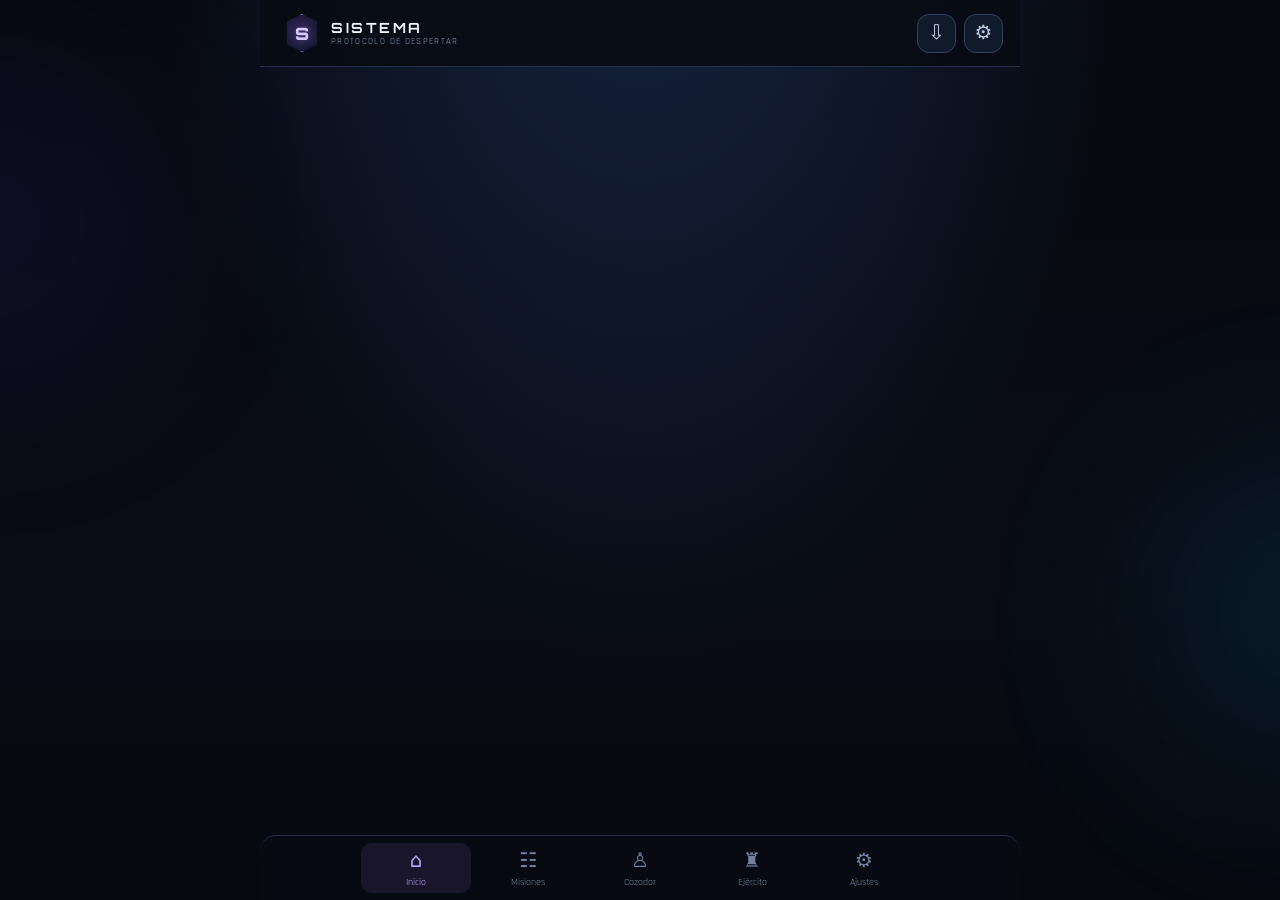
==== android/app/src/main/assets/www/index.html @ 57c0eac6 "Add files via upload" ====
<!doctype html>
<html lang="es">
<head>
<meta charset="utf-8"><meta name="viewport" content="width=device-width,initial-scale=1,viewport-fit=cover">
<meta name="theme-color" content="#070910"><meta name="description" content="SISTEMA Despertar: RPG de hábitos, entrenamiento, misiones y evolución personal.">
<link rel="manifest" href="manifest.json"><link rel="icon" href="assets/icon.svg"><link rel="apple-touch-icon" href="assets/icon-192.png">
<title>SISTEMA — Despertar</title><link rel="stylesheet" href="style.css">
</head><body>
<div class="ambient a1"></div><div class="ambient a2"></div>
<div class="app-shell">
<header class="topbar"><button class="brand" data-view="home"><span class="brand-mark">S</span><span><b>SISTEMA</b><small>PROTOCOLO DE DESPERTAR</small></span></button><div class="top-actions"><button class="icon-btn" id="installBtn" title="Instalar">⇩</button><button class="icon-btn" data-view="settings" title="Configuración">⚙</button></div></header>
<main id="main" aria-live="polite"></main>
<nav class="bottom-nav" id="nav"><button data-view="home" class="nav-item active"><i>⌂</i><small>Inicio</small></button><button data-view="missions" class="nav-item"><i>☷</i><small>Misiones</small></button><button data-view="character" class="nav-item"><i>♙</i><small>Cazador</small></button><button data-view="army" class="nav-item"><i>♜</i><small>Ejército</small></button><button data-view="settings" class="nav-item"><i>⚙</i><small>Ajustes</small></button></nav>
</div><div id="toast" class="toast" role="status"></div><div id="overlay-root"></div>
<dialog id="missionDialog"><form id="missionForm"><div class="dialog-head"><div><span class="eyebrow">NUEVA ORDEN</span><h2>Crear misión</h2></div><button type="button" class="icon-btn" id="closeDialog">×</button></div><label>Nombre<input id="mName" required maxlength="60" placeholder="Ej. Caminar 30 minutos"></label><label>Descripción<input id="mDesc" maxlength="120" placeholder="Detalles opcionales"></label><div class="form-row"><label>XP<input id="mXP" type="number" min="5" max="500" value="25"></label><label>Tipo<select id="mType"><option>Personal</option><option>Salud</option><option>Estudio</option><option>Trabajo</option><option>Disciplina</option></select></label></div><label class="check-label"><input id="mReminder" type="checkbox"> Recordatorio</label><label>Hora<input id="mTime" type="time" value="18:00"></label><label>Días de aviso<select id="mDays"><option value="all">Todos los días</option><option value="weekdays">Lunes a viernes</option><option value="weekend">Fin de semana</option></select></label><button class="primary" type="submit">Crear misión +</button></form></dialog>
<script src="app.js"></script>
</body></html>
---- android/app/src/main/assets/www/style.css ----
@import url('https://fonts.googleapis.com/css2?family=Orbitron:wght@400;500;700;900&family=Rajdhani:wght@400;500;600;700&display=swap');
:root{--bg:#070910;--panel:#0d1220;--panel2:#111a2b;--line:#26354d;--text:#edf3ff;--muted:#8a9bb8;--violet:#9c72ff;--cyan:#54d9ff;--gold:#f3c66e;--red:#ff5479;--green:#58e1b1;--shadow:0 18px 55px #0009;--glow:0 0 30px #8762ff30}*{box-sizing:border-box}html{scroll-behavior:smooth}body{margin:0;min-height:100vh;color:var(--text);font-family:'Rajdhani',system-ui,sans-serif;font-size:17px;background:radial-gradient(ellipse at 50% -20%,#182747 0,transparent 55%),linear-gradient(180deg,#070910,#090c15 60%,#070910);overflow-x:hidden}button,input,select{font:inherit;color:inherit}button{cursor:pointer}button:focus-visible,input:focus-visible,select:focus-visible{outline:2px solid var(--cyan);outline-offset:2px}.ambient{position:fixed;width:300px;height:300px;border-radius:50%;filter:blur(110px);opacity:.11;pointer-events:none;z-index:-1}.a1{background:#7147ff;top:8%;left:-160px}.a2{background:#00bfff;bottom:15%;right:-180px}.app-shell{max-width:760px;margin:auto;min-height:100dvh;padding-bottom:calc(88px + env(safe-area-inset-bottom))}.topbar{position:sticky;top:0;z-index:15;display:flex;justify-content:space-between;align-items:center;padding:13px 17px;background:#080b13d9;border-bottom:1px solid #24314a;backdrop-filter:blur(18px)}.brand{display:flex;align-items:center;gap:10px;background:none;border:0;text-align:left}.brand-mark{width:38px;height:38px;display:grid;place-items:center;border:1px solid #8468d6;border-radius:10px;clip-path:polygon(50% 0,90% 20%,90% 80%,50% 100%,10% 80%,10% 20%);background:linear-gradient(145deg,#21183e,#0d1626);font-family:Orbitron;font-weight:900;color:#d7c6ff;text-shadow:0 0 15px #a27aff}.brand b{display:block;font-family:Orbitron;font-size:14px;letter-spacing:.18em}.brand small{display:block;font-size:9px;color:#8496b6;letter-spacing:.15em}.top-actions{display:flex;gap:8px}.icon-btn{width:39px;height:39px;border:1px solid #31425f;background:#111a2a;border-radius:12px;color:#bdc9e2;font-size:20px}.icon-btn:hover{border-color:var(--violet);box-shadow:var(--glow)}.view{padding:15px 16px 20px;animation:viewIn .35s ease}@keyframes viewIn{from{opacity:0;transform:translateY(8px)}to{opacity:1;transform:none}}.eyebrow{font-family:Orbitron;font-size:9px;letter-spacing:.22em;color:#a794ff;font-weight:700}.hero{position:relative;overflow:hidden;min-height:245px;border:1px solid #54437d;border-radius:20px;padding:20px;display:flex;align-items:flex-end;background:linear-gradient(140deg,#131a2d,#080c16 68%);box-shadow:var(--shadow),inset 0 0 45px #7553d015}.hero:before{content:"";position:absolute;width:220px;height:220px;right:-25px;top:-30px;border-radius:50%;border:1px solid #9d7cff50;box-shadow:0 0 0 15px #9d7cff0c,0 0 0 35px #9d7cff09,0 0 50px #895dff25;background:radial-gradient(circle,#9265ff25 0,#3b2a7020 38%,transparent 70%);animation:portalPulse 5s ease-in-out infinite}.hero:after{content:"✦";position:absolute;right:80px;top:60px;font-size:42px;color:#c7b5ff;text-shadow:0 0 22px #a88aff;animation:float 4s ease-in-out infinite}.hero-content{position:relative;z-index:1;max-width:85%}.hero h1{font-family:Orbitron;font-size:clamp(23px,6vw,36px);line-height:1.15;letter-spacing:.05em;text-transform:uppercase;margin:8px 0}.hero p{margin:0;color:#a9bad5;font-size:15px}.hero .hero-cta{margin-top:15px;display:flex;gap:9px;flex-wrap:wrap}.hero .hero-cta button{font-size:13px}.level-row{display:flex;justify-content:space-between;align-items:center;margin:17px 2px 8px}.rank{font-family:Orbitron;font-size:11px;font-weight:700;padding:8px 12px;border:1px solid #68579e;background:#18162b;color:#cbbaff;border-radius:8px;letter-spacing:.12em}.level-tag{color:#afbdd5;font-size:13px}.level-tag b{font-family:Orbitron;font-size:22px;color:#fff;margin-left:4px}.xp-track{height:12px;background:#1b2538;border:1px solid #2e3c56;border-radius:100px;overflow:hidden}.xp-fill{height:100%;background:linear-gradient(90deg,#7250e8,#a67aff,#49d5ff);box-shadow:0 0 16px #9370ff;transition:width .7s cubic-bezier(.2,.8,.2,1);position:relative}.xp-fill:after{content:"";position:absolute;inset:0;background:linear-gradient(90deg,transparent,#fff5,transparent);animation:shine 2s linear infinite}.xp-caption{display:flex;justify-content:space-between;color:var(--muted);font-size:12px;margin-top:6px}.section-head{display:flex;justify-content:space-between;align-items:center;margin:22px 0 11px}.section-head h2{font-family:Orbitron;font-size:13px;letter-spacing:.08em;margin:0}.section-head small{font-size:12px;color:var(--muted)}.section-head .link-btn{color:#bba6ff}.grid-stats{display:grid;grid-template-columns:repeat(5,minmax(0,1fr));gap:7px}.stat-card{position:relative;border:1px solid var(--line);border-radius:12px;background:linear-gradient(145deg,#111a2b,#0b101b);padding:10px 4px;text-align:center;overflow:hidden;transition:.22s}.stat-card:hover{transform:translateY(-3px);border-color:#7560bb;box-shadow:var(--glow)}.stat-icon{font-size:19px}.stat-name{font-size:9px;color:#91a2be;letter-spacing:.04em;margin:4px 0}.stat-value{font-family:Orbitron;font-size:18px;font-weight:700}.stat-card.str{border-bottom-color:#aa5876}.stat-card.agi{border-bottom-color:#3674a5}.stat-card.vit{border-bottom-color:#39886c}.stat-card.int{border-bottom-color:#7654aa}.stat-card.per{border-bottom-color:#94723d}.quick-grid{display:grid;grid-template-columns:repeat(2,1fr);gap:9px}.quick-card{border:1px solid var(--line);border-radius:14px;background:linear-gradient(145deg,#121a2a,#0c111b);padding:13px;display:flex;gap:11px;align-items:center;transition:.2s}.quick-card:hover{transform:translateY(-2px);border-color:#7861ba}.quick-card .q-icon{font-size:24px}.quick-card b{display:block;font-size:14px}.quick-card small{display:block;color:var(--muted);font-size:11px}.panel{border:1px solid var(--line);border-radius:16px;background:linear-gradient(145deg,#111a2a,#0b111c);padding:14px;box-shadow:0 6px 24px #0002}.panel.glow{border-color:#594580;box-shadow:inset 0 0 25px #835dff10}.mission-list{display:grid;gap:10px}.mission{display:flex;align-items:flex-start;gap:11px;border:1px solid #26364d;background:linear-gradient(145deg,#101827,#0b111b);padding:12px;border-radius:15px;transition:.2s}.mission:hover{border-color:#65549d;transform:translateY(-1px)}.mission.done{border-color:#2c795c;background:linear-gradient(145deg,#10241e,#0c1718)}.mission-ico{width:42px;height:42px;flex:0 0 42px;display:grid;place-items:center;background:#1a2740;border-radius:12px;font-size:22px}.mission.done .mission-ico{background:#17392d}.mission-body{flex:1;min-width:0}.mission-title{font-weight:700;font-size:16px}.mission-desc{font-size:12px;color:#91a2be;line-height:1.3;margin-top:2px}.mission-meta{display:flex;gap:7px;flex-wrap:wrap;margin-top:7px}.pill{font-size:10px;border:1px solid #3a4760;border-radius:99px;padding:3px 8px;color:#9eb5d5;background:#172337}.pill.xp{border-color:#57437e;background:#211a36;color:#c9b7ff}.mission-actions{margin-top:9px;display:flex;gap:6px;flex-wrap:wrap}.btn{border:1px solid #33435d;background:#141e2e;border-radius:10px;padding:8px 11px;font-size:12px;font-weight:700;color:#c8d8f0;transition:.18s}.btn:hover{transform:translateY(-1px);border-color:#7e68cb}.btn.primary,.primary{border:1px solid #8971db;background:linear-gradient(120deg,#6849d7,#3c8fc7);color:#fff;box-shadow:0 5px 18px #4934a533}.btn.success{border-color:#327b5d;background:#123427;color:#a4f3d1}.btn.ghost{background:transparent}.btn.danger{border-color:#6d3a4b;background:#27141d;color:#ffadbf}.btn.gold{border-color:#927138;background:#332714;color:#f7d88f}.btn:disabled{opacity:.45;cursor:not-allowed;transform:none}.chips{display:flex;gap:7px;overflow:auto;padding:3px 0 8px;scrollbar-width:none}.chips::-webkit-scrollbar{display:none}.chip{white-space:nowrap;border:1px solid #293a51;border-radius:99px;background:#101827;color:#91a4c3;padding:7px 11px;font-size:12px}.chip.active{border-color:#7760c3;background:#211b39;color:#d3c4ff}.two-col{display:grid;grid-template-columns:1fr 1fr;gap:10px}.row{display:flex;align-items:center;justify-content:space-between;gap:10px}.muted{color:var(--muted)}.large-number{font-family:Orbitron;font-size:26px;font-weight:900}.attribute-row{display:grid;grid-template-columns:1fr auto auto;align-items:center;gap:9px;padding:12px 0;border-bottom:1px solid #253147}.attribute-row:last-child{border:0}.attr-left{display:flex;align-items:center;gap:9px}.attr-icon{width:35px;height:35px;border-radius:10px;background:#19253a;display:grid;place-items:center}.attr-desc{font-size:11px;color:var(--muted)}.points-pill{background:#292141;color:#d5c5ff;border:1px solid #5b477d;padding:6px 9px;border-radius:8px;font-size:11px}.tab-chip{border:1px solid #293a51;background:#101827;color:#a5b6d1;border-radius:99px;padding:8px 12px;font-size:12px}.tab-chip.active{border-color:#7760c3;background:#211b39;color:#d3c4ff}.inventory-item{display:flex;align-items:center;gap:11px;border:1px solid #33415a;background:#111a28;border-radius:13px;padding:11px}.item-icon{width:46px;height:46px;display:grid;place-items:center;background:#1b2639;border-radius:12px;font-size:26px;flex:0 0 46px}.rarity{font-family:Orbitron;font-size:9px;letter-spacing:.1em;color:#a9bbd8}.rarity.raro{color:#55b9ff}.rarity.epico{color:#b28aff}.rarity.legendario{color:#f0c36d}.rarity.mitico{color:#ff648c}.shadow-grid{display:grid;grid-template-columns:repeat(2,minmax(0,1fr));gap:10px}.shadow-card{border:1px solid #34344c;border-radius:15px;padding:13px;background:linear-gradient(145deg,#151827,#0b1018);display:flex;flex-direction:column;gap:7px;min-height:160px;position:relative;overflow:hidden}.shadow-card.unlocked{border-color:#6551a1;box-shadow:inset 0 0 25px #7d55ff14}.shadow-card.locked{opacity:.55;filter:grayscale(.5)}.shadow-icon{font-size:34px;filter:drop-shadow(0 0 10px #8b69ff70)}.shadow-card strong{font-size:15px}.shadow-card small{color:#98a5bd;font-size:11px;line-height:1.3}.shadow-card .rarity{margin-top:auto}.achievement-grid{display:grid;grid-template-columns:repeat(2,1fr);gap:9px}.achievement{border:1px solid #493d66;background:#151225;border-radius:12px;padding:11px}.achievement.locked{opacity:.43;filter:grayscale(.5)}.achievement .ach-icon{font-size:24px}.achievement strong{display:block;margin:5px 0;font-size:13px}.achievement small{color:var(--muted);font-size:11px}.workout-summary{border:1px solid #473b78;background:linear-gradient(130deg,#17152c,#101522);margin-bottom:12px}.workout-ex{margin-bottom:9px}.exercise{display:flex;justify-content:space-between;gap:10px;align-items:center}.exercise small{color:var(--muted);display:block}.ex-progress{height:5px;border-radius:99px;background:#20283a;margin-top:8px;overflow:hidden}.ex-progress span{display:block;height:100%;background:linear-gradient(90deg,#8062f2,#49d5ff)}.setting-row{display:flex;align-items:center;justify-content:space-between;gap:10px;margin:11px 0;font-size:14px}.setting-row select{max-width:150px;background:#111622;color:#e9e9f2;border:1px solid #373b4c;border-radius:9px;padding:8px}.setting-row input[type=checkbox]{accent-color:#8b65ff;width:18px;height:18px}.setting-row input[type=range]{max-width:140px;accent-color:#8b65ff}.check-label{display:flex;align-items:center;gap:8px}.check-label input{width:18px;height:18px;accent-color:#8b65ff}.settings-grid{display:grid;gap:10px}.history-list{display:grid;gap:7px}.history-entry{border-bottom:1px solid #263144;padding:9px 0;font-size:12px;color:#b4c2db}.empty{text-align:center;padding:27px 12px;color:#8494b1}.empty .big{font-size:36px;margin-bottom:8px}.notice{border:1px solid #66502c;background:#211a12;color:#e5c887;border-radius:12px;padding:12px;font-size:12px}.toast{position:fixed;bottom:calc(95px + env(safe-area-inset-bottom));left:50%;transform:translate(-50%,15px);opacity:0;pointer-events:none;background:#172237;border:1px solid #586d91;color:white;padding:10px 15px;border-radius:12px;box-shadow:var(--shadow);z-index:40;transition:.25s;max-width:90%;text-align:center}.toast.show{opacity:1;transform:translate(-50%,0)}.bottom-nav{position:fixed;bottom:0;left:0;right:0;z-index:20;display:flex;justify-content:center;gap:2px;padding:7px 5px calc(7px + env(safe-area-inset-bottom));background:#080b13ed;border-top:1px solid #263149;backdrop-filter:blur(16px)}.nav-item{border:0;background:transparent;display:flex;flex:1;max-width:110px;flex-direction:column;align-items:center;gap:2px;color:#73829e;padding:5px 3px;border-radius:10px}.nav-item i{font-style:normal;font-size:20px}.nav-item small{font-size:10px}.nav-item.active{color:#bba6ff;background:#19152b}.link-btn{background:none;border:0;color:#a895ff;font-size:12px}.dialog-head{display:flex;justify-content:space-between;align-items:center}.dialog-head h2{font-family:Orbitron;font-size:18px;margin:4px 0}.form-row{display:grid;grid-template-columns:1fr 1fr;gap:10px}dialog{border:1px solid #3a4b68;border-radius:19px;background:#0f1726;color:var(--text);width:min(94%,480px);box-shadow:var(--shadow)}dialog::backdrop{background:#000a;backdrop-filter:blur(5px)}dialog form{display:grid;gap:12px;padding:9px}dialog label{display:grid;gap:6px;color:#b5c3dd;font-size:13px}input,select{width:100%;background:#080f1b;border:1px solid #34445c;border-radius:10px;color:white;padding:10px;outline:none}input:focus,select:focus{border-color:#8a72ff}.mission-filter{display:flex;justify-content:space-between;align-items:center;gap:10px}.recurrent-card{display:flex;align-items:center;gap:10px;padding:11px;border:1px solid #2a3b53;background:#101827;border-radius:13px}.recurrent-card .rc-icon{font-size:24px}.recurrent-card .rc-body{flex:1}.recurrent-card small{display:block;color:var(--muted);font-size:11px}.recurrent-card .count{font-family:Orbitron;color:#a994ff;font-size:12px}.overlay{position:fixed;inset:0;z-index:60;background:radial-gradient(circle at center,#1b1538 0,#080910 65%);display:flex;align-items:center;justify-content:center;padding:20px;animation:fadeIn .45s ease}.overlay.awakening:before{content:"";position:absolute;width:min(76vw,390px);aspect-ratio:1;border-radius:50%;border:1px solid #a987ff;box-shadow:0 0 0 12px #986dff15,0 0 0 34px #986dff10,0 0 70px #a879ff35;animation:circle 4s linear infinite}.awaken-card{position:relative;text-align:center;max-width:390px;width:100%;animation:reveal .8s cubic-bezier(.15,.8,.2,1)}.awaken-label{font-family:Orbitron;font-size:10px;letter-spacing:.25em;color:#bfaeff}.awaken-figure{width:170px;height:170px;border:1px solid #7458b2;border-radius:50%;margin:20px auto;background:radial-gradient(circle,#3b2d64 0,#17132a 65%,#090a12);display:grid;place-items:center;font-size:82px;box-shadow:0 0 50px #9b73ff40;animation:float 3s ease-in-out infinite}.awaken-card h2{font-family:Orbitron;font-size:clamp(20px,6vw,28px);letter-spacing:.05em;margin:9px 0}.awaken-card p{color:#abb9d2;font-size:14px}.awaken-rarity{color:#d2baff;font-family:Orbitron;font-size:11px;letter-spacing:.18em;margin:12px 0}.awaken-card .primary{margin-top:14px;width:100%}.level-overlay{position:fixed;inset:0;z-index:55;background:#070910ee;display:grid;place-content:center;text-align:center;animation:fadeIn .2s}.level-burst{font-size:70px;color:#c9b3ff;text-shadow:0 0 45px #a17aff;animation:spinPop 1s}.level-title{font-family:Orbitron;letter-spacing:.2em;color:#c3b1ff;font-size:13px}.level-number{font-family:Orbitron;font-size:72px;font-weight:900;text-shadow:0 0 40px #956aff;animation:reveal .7s}.level-sub{color:#9fb0cc}.level-overlay button{margin-top:18px}.install-banner{display:none;margin-top:12px}.install-banner.show{display:block}.bar-chart{display:flex;align-items:end;gap:5px;height:90px;padding:8px 0}.bar-chart .bar{flex:1;background:linear-gradient(180deg,#9e79ff,#416da9);border-radius:4px 4px 0 0;min-height:4px;position:relative}.bar-chart .bar small{position:absolute;bottom:-17px;left:50%;transform:translateX(-50%);font-size:9px;color:#8293b1}.bar-chart .bar b{position:absolute;top:-14px;left:50%;transform:translateX(-50%);font-size:9px;color:#b8c7e0}.mini-stat{border:1px solid var(--line);border-radius:12px;padding:11px;background:#101827}.mini-stat small{display:block;color:var(--muted);font-size:11px}.mini-stat b{font-family:Orbitron;font-size:19px}.modal-actions{display:flex;gap:8px;flex-wrap:wrap}.text-center{text-align:center}.full{width:100%}
@keyframes portalPulse{0%,100%{transform:scale(.95);opacity:.65}50%{transform:scale(1.06);opacity:1}}@keyframes float{0%,100%{transform:translateY(0)}50%{transform:translateY(-9px)}}@keyframes shine{0%{transform:translateX(-100%)}100%{transform:translateX(100%)}}@keyframes circle{to{transform:rotate(360deg)}}@keyframes reveal{0%{opacity:0;transform:scale(.6) translateY(20px);filter:blur(8px)}100%{opacity:1;transform:none;filter:none}}@keyframes spinPop{0%{transform:rotate(-90deg) scale(.1);opacity:0}100%{transform:rotate(0) scale(1);opacity:1}}@keyframes fadeIn{from{opacity:0}to{opacity:1}}
@media(min-width:600px){.view{padding:22px}.hero{min-height:290px}.hero h1{font-size:36px}.mission{padding:15px}.stat-card{padding:13px 5px}.bottom-nav{max-width:760px;margin:auto;border-radius:16px 16px 0 0}.shadow-card{min-height:185px}}
@media(max-width:380px){.grid-stats{gap:4px}.stat-card{padding:8px 2px}.stat-name{font-size:8px}.stat-value{font-size:15px}.nav-item small{font-size:9px}.hero{min-height:215px}.hero-content{max-width:100%}}
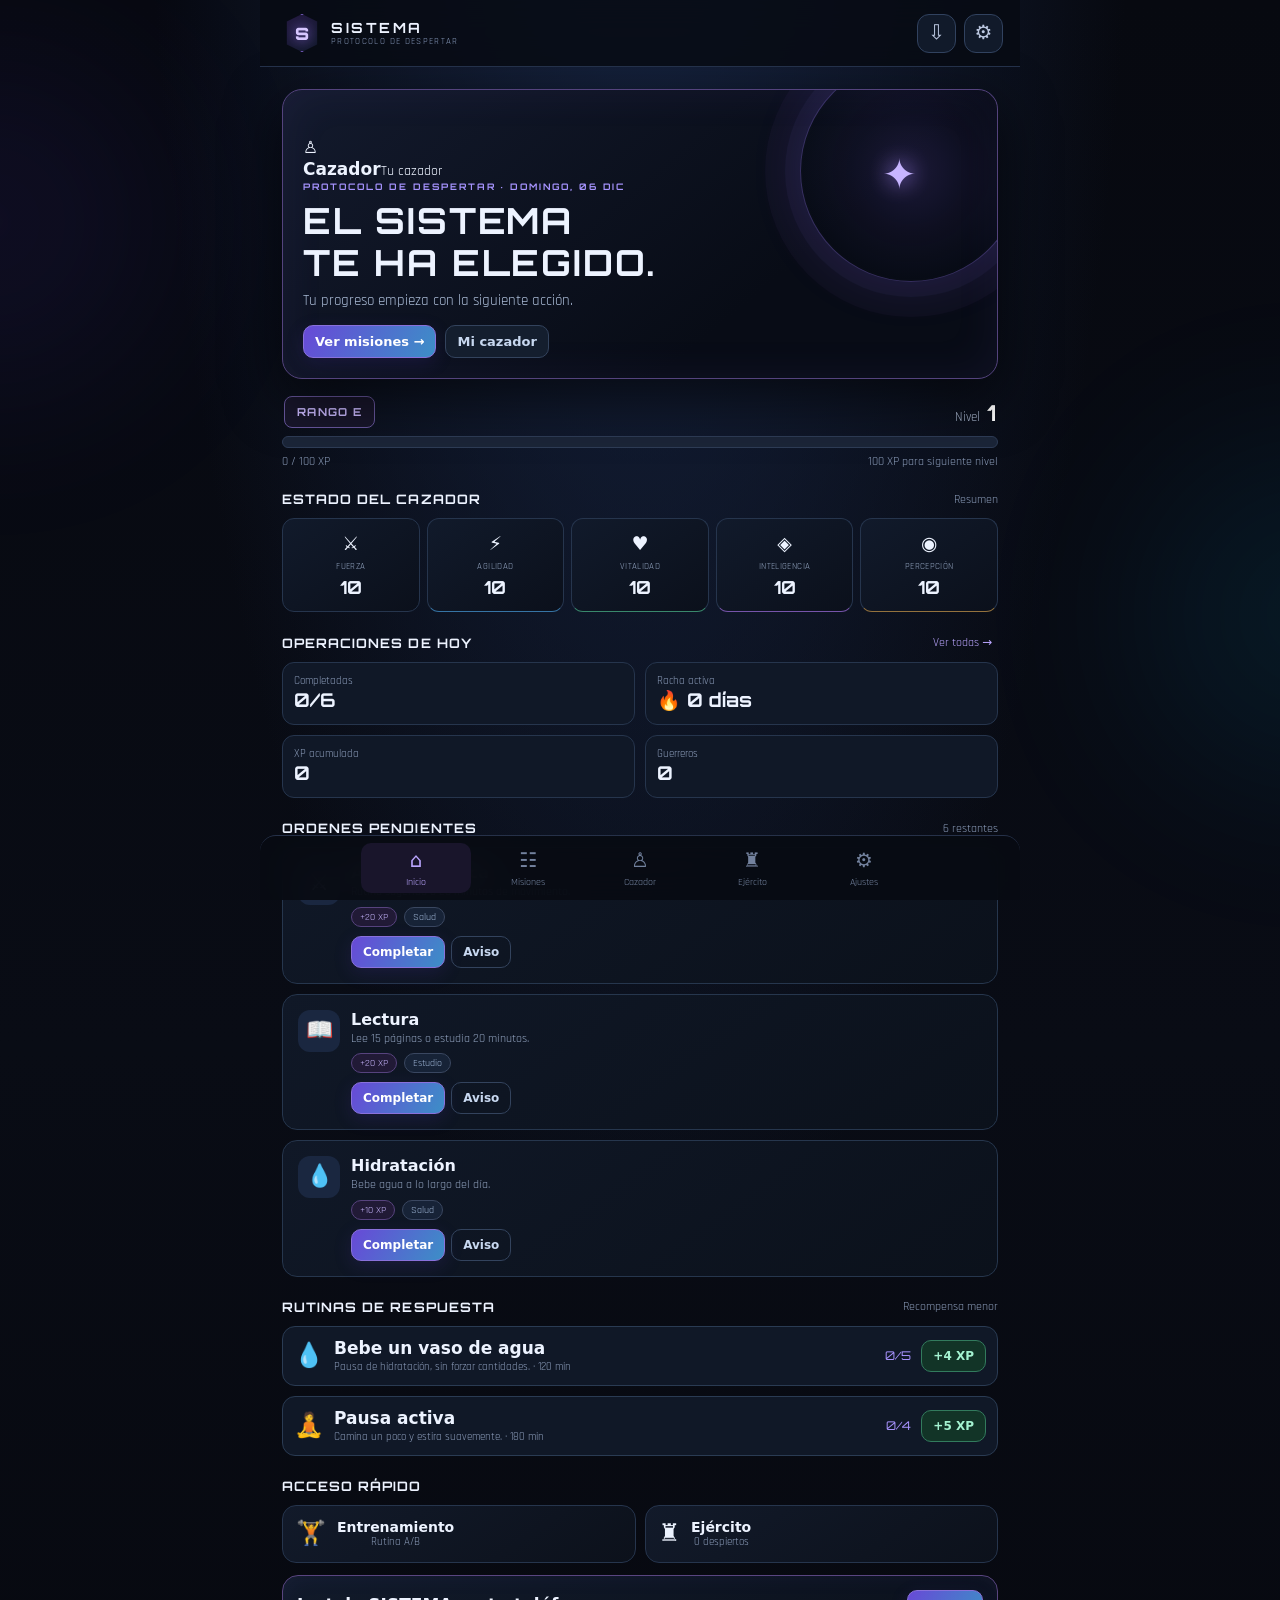
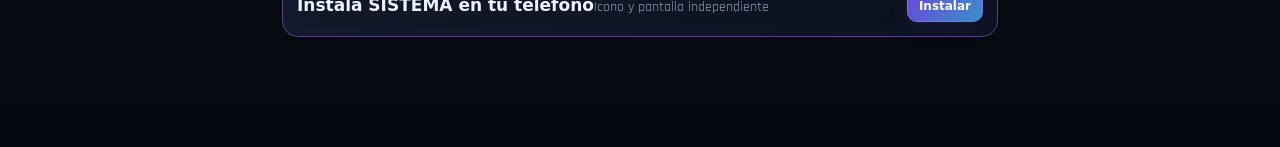
==== commit 0787ba44: "Add character collection and unlock lore" ====
--- a/android/app/src/main/assets/www/index.html
+++ b/android/app/src/main/assets/www/index.html
@@ -3,7 +3,7 @@
 <head>
 <meta charset="utf-8"><meta name="viewport" content="width=device-width,initial-scale=1,viewport-fit=cover">
 <meta name="theme-color" content="#070910"><meta name="description" content="SISTEMA Despertar: RPG de hábitos, entrenamiento, misiones y evolución personal.">
-<link rel="manifest" href="manifest.json"><link rel="icon" href="assets/icon.svg"><link rel="apple-touch-icon" href="assets/icon-192.png">
+<link rel="manifest" href="manifest.json"><link rel="icon" href="assets/icon-sistema.png"><link rel="apple-touch-icon" href="assets/icon-sistema.png">
 <title>SISTEMA — Despertar</title><link rel="stylesheet" href="style.css">
 </head><body>
 <div class="ambient a1"></div><div class="ambient a2"></div>
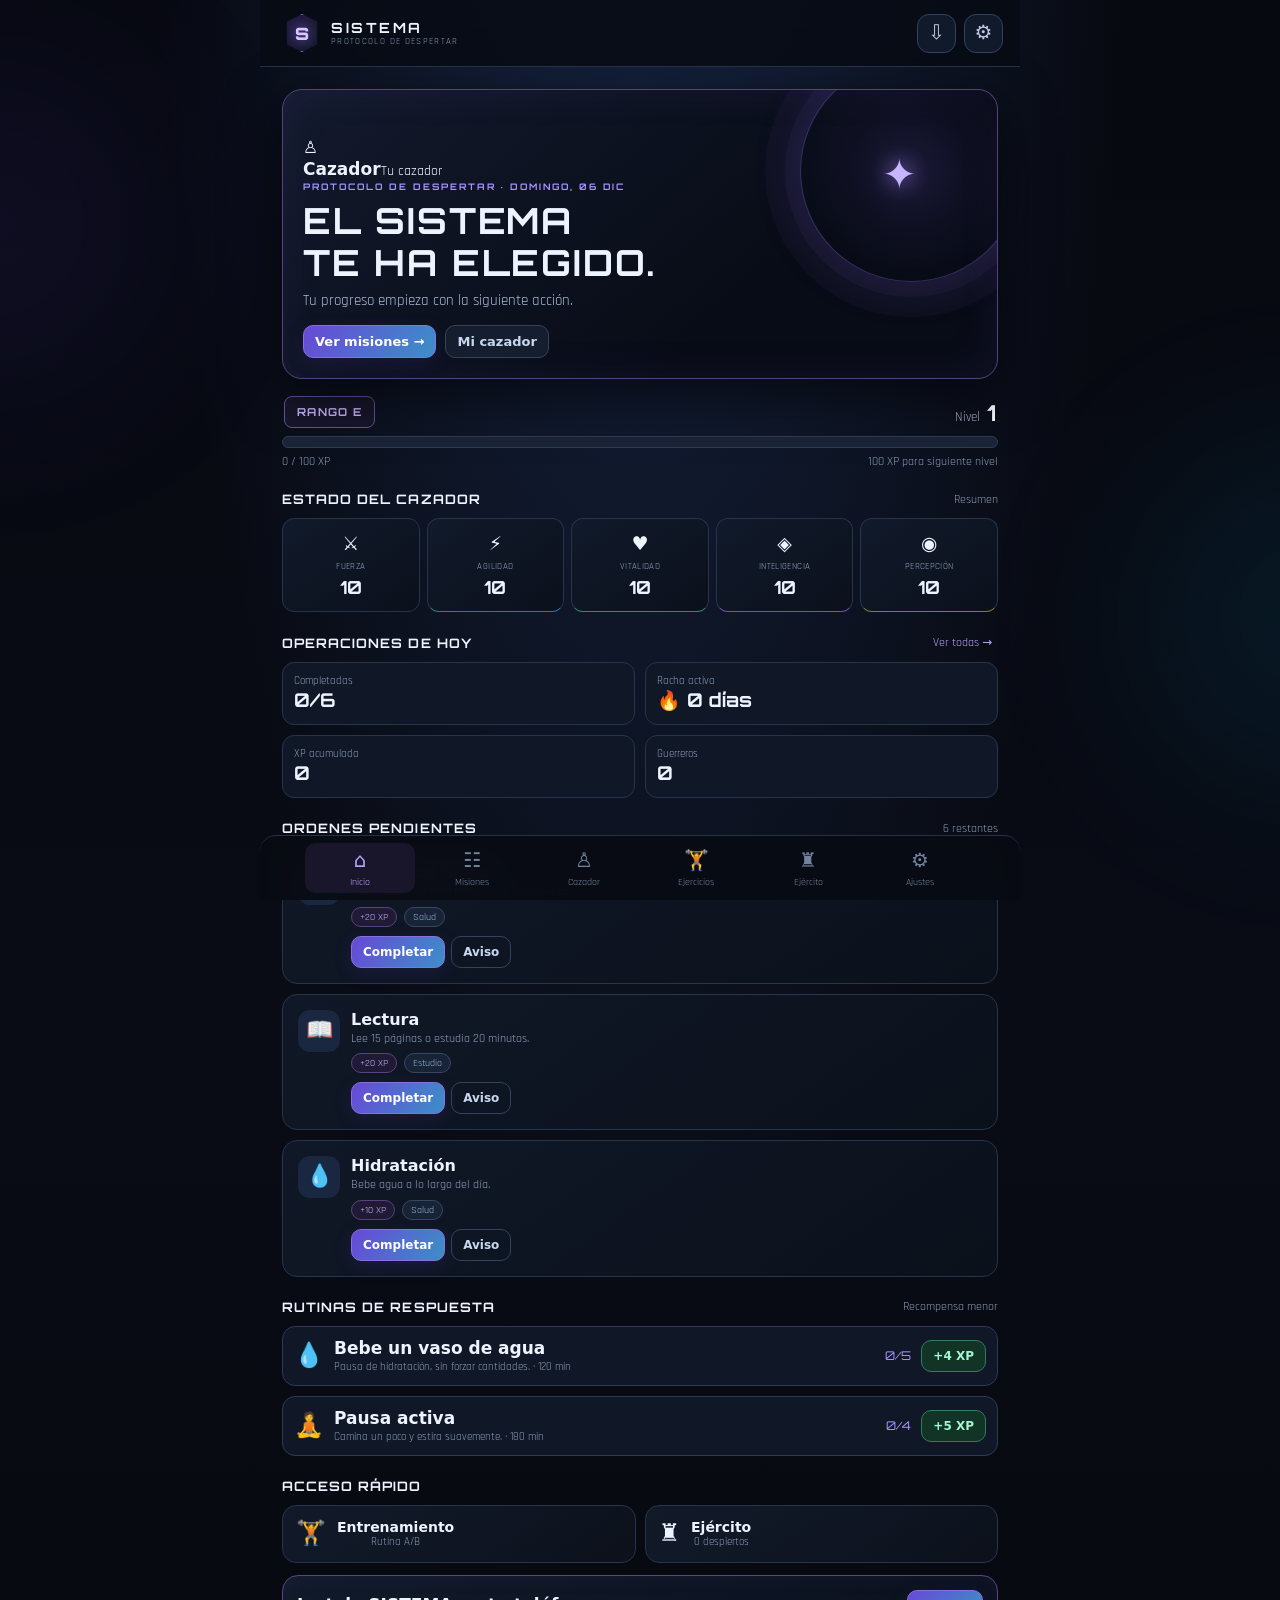
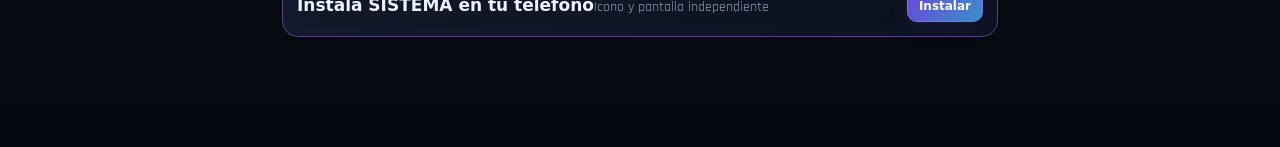
==== commit f3b0d774: "Mirror daily exercises navigation tab" ====
--- a/android/app/src/main/assets/www/index.html
+++ b/android/app/src/main/assets/www/index.html
@@ -10,7 +10,7 @@
 <div class="app-shell">
 <header class="topbar"><button class="brand" data-view="home"><span class="brand-mark">S</span><span><b>SISTEMA</b><small>PROTOCOLO DE DESPERTAR</small></span></button><div class="top-actions"><button class="icon-btn" id="installBtn" title="Instalar">⇩</button><button class="icon-btn" data-view="settings" title="Configuración">⚙</button></div></header>
 <main id="main" aria-live="polite"></main>
-<nav class="bottom-nav" id="nav"><button data-view="home" class="nav-item active"><i>⌂</i><small>Inicio</small></button><button data-view="missions" class="nav-item"><i>☷</i><small>Misiones</small></button><button data-view="character" class="nav-item"><i>♙</i><small>Cazador</small></button><button data-view="army" class="nav-item"><i>♜</i><small>Ejército</small></button><button data-view="settings" class="nav-item"><i>⚙</i><small>Ajustes</small></button></nav>
+<nav class="bottom-nav" id="nav"><button data-view="home" class="nav-item active"><i>⌂</i><small>Inicio</small></button><button data-view="missions" class="nav-item"><i>☷</i><small>Misiones</small></button><button data-view="character" class="nav-item"><i>♙</i><small>Cazador</small></button><button data-view="workout" class="nav-item"><i>🏋</i><small>Ejercicios</small></button><button data-view="army" class="nav-item"><i>♜</i><small>Ejército</small></button><button data-view="settings" class="nav-item"><i>⚙</i><small>Ajustes</small></button></nav>
 </div><div id="toast" class="toast" role="status"></div><div id="overlay-root"></div>
 <dialog id="missionDialog"><form id="missionForm"><div class="dialog-head"><div><span class="eyebrow">NUEVA ORDEN</span><h2>Crear misión</h2></div><button type="button" class="icon-btn" id="closeDialog">×</button></div><label>Nombre<input id="mName" required maxlength="60" placeholder="Ej. Caminar 30 minutos"></label><label>Descripción<input id="mDesc" maxlength="120" placeholder="Detalles opcionales"></label><div class="form-row"><label>XP<input id="mXP" type="number" min="5" max="500" value="25"></label><label>Tipo<select id="mType"><option>Personal</option><option>Salud</option><option>Estudio</option><option>Trabajo</option><option>Disciplina</option></select></label></div><label class="check-label"><input id="mReminder" type="checkbox"> Recordatorio</label><label>Hora<input id="mTime" type="time" value="18:00"></label><label>Días de aviso<select id="mDays"><option value="all">Todos los días</option><option value="weekdays">Lunes a viernes</option><option value="weekend">Fin de semana</option></select></label><button class="primary" type="submit">Crear misión +</button></form></dialog>
 <script src="app.js"></script>
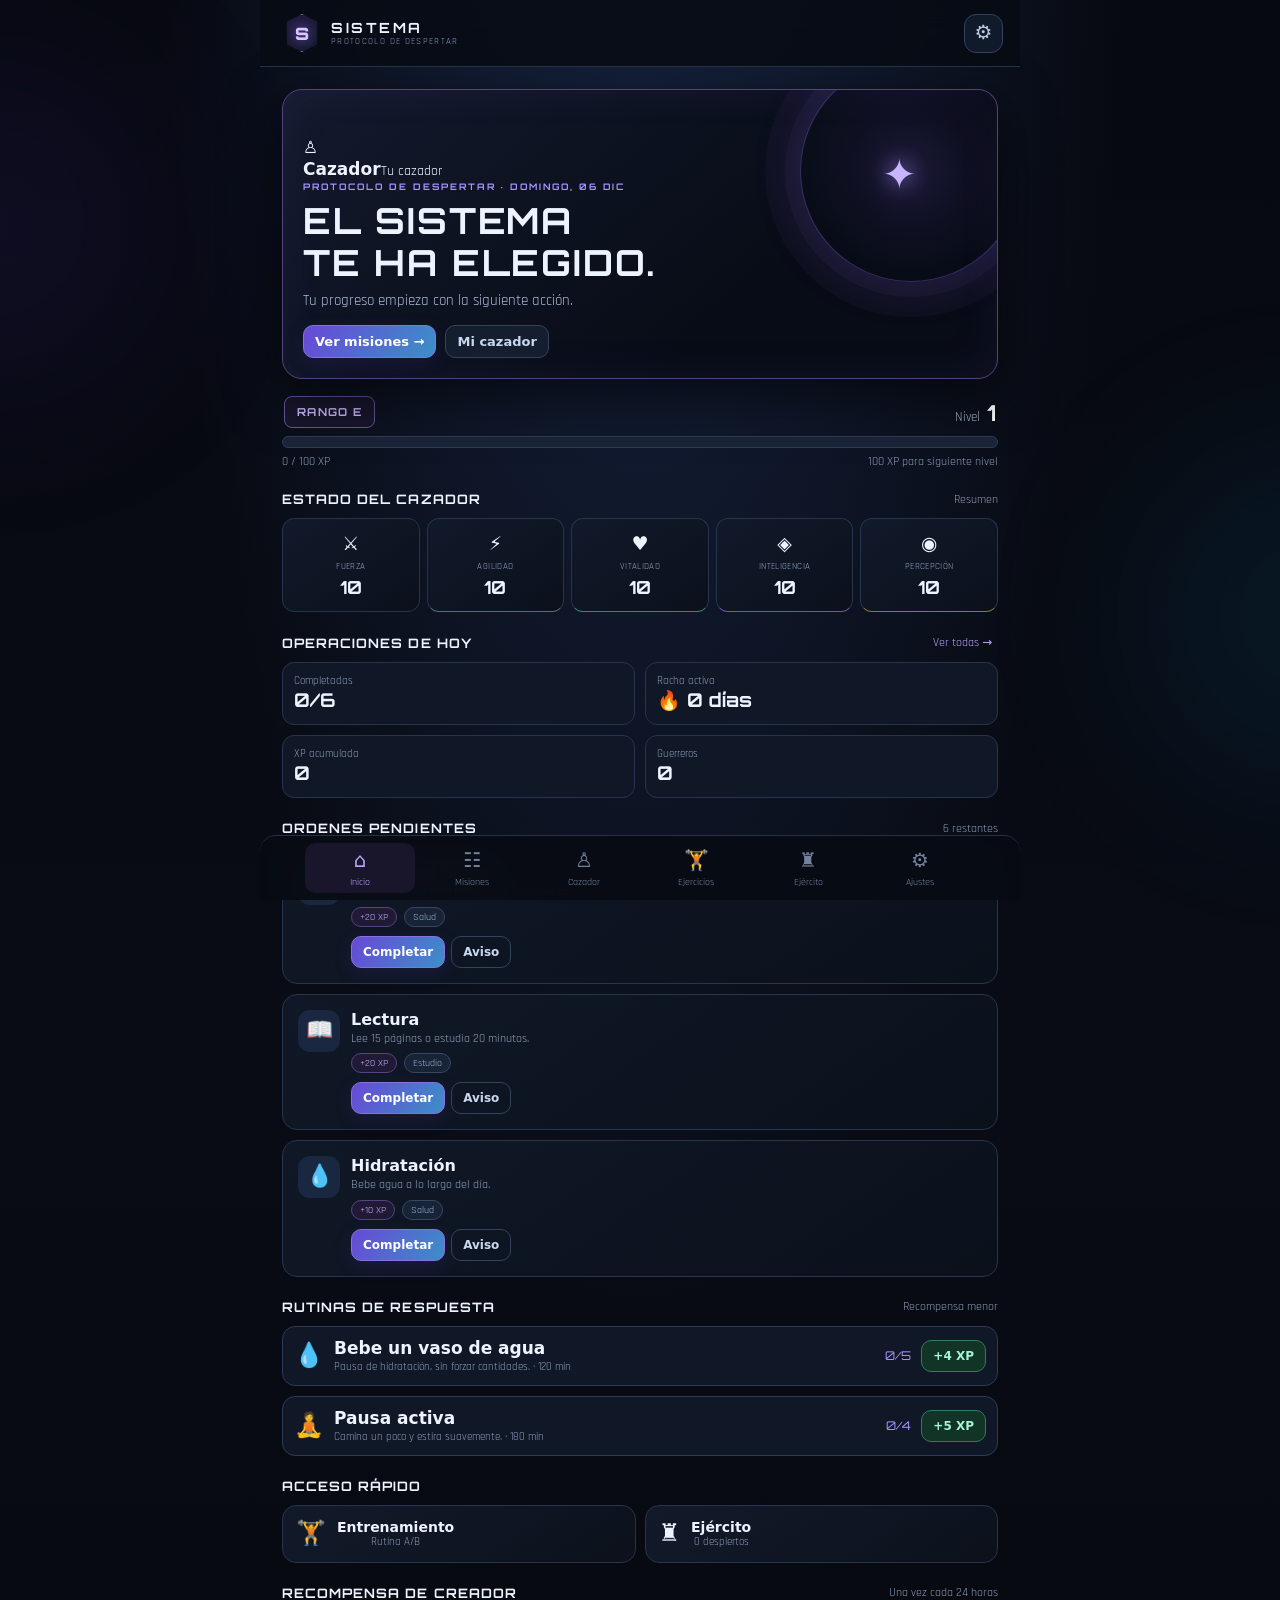
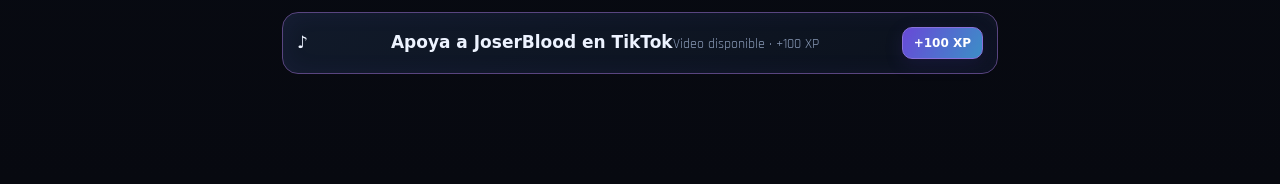
==== commit 79d76a39: "Replace install banner with daily TikTok XP reward" ====
--- a/android/app/src/main/assets/www/index.html
+++ b/android/app/src/main/assets/www/index.html
@@ -8,7 +8,7 @@
 </head><body>
 <div class="ambient a1"></div><div class="ambient a2"></div>
 <div class="app-shell">
-<header class="topbar"><button class="brand" data-view="home"><span class="brand-mark">S</span><span><b>SISTEMA</b><small>PROTOCOLO DE DESPERTAR</small></span></button><div class="top-actions"><button class="icon-btn" id="installBtn" title="Instalar">⇩</button><button class="icon-btn" data-view="settings" title="Configuración">⚙</button></div></header>
+<header class="topbar"><button class="brand" data-view="home"><span class="brand-mark">S</span><span><b>SISTEMA</b><small>PROTOCOLO DE DESPERTAR</small></span></button><div class="top-actions"><button class="icon-btn" data-view="settings" title="Configuración">⚙</button></div></header>
 <main id="main" aria-live="polite"></main>
 <nav class="bottom-nav" id="nav"><button data-view="home" class="nav-item active"><i>⌂</i><small>Inicio</small></button><button data-view="missions" class="nav-item"><i>☷</i><small>Misiones</small></button><button data-view="character" class="nav-item"><i>♙</i><small>Cazador</small></button><button data-view="workout" class="nav-item"><i>🏋</i><small>Ejercicios</small></button><button data-view="army" class="nav-item"><i>♜</i><small>Ejército</small></button><button data-view="settings" class="nav-item"><i>⚙</i><small>Ajustes</small></button></nav>
 </div><div id="toast" class="toast" role="status"></div><div id="overlay-root"></div>
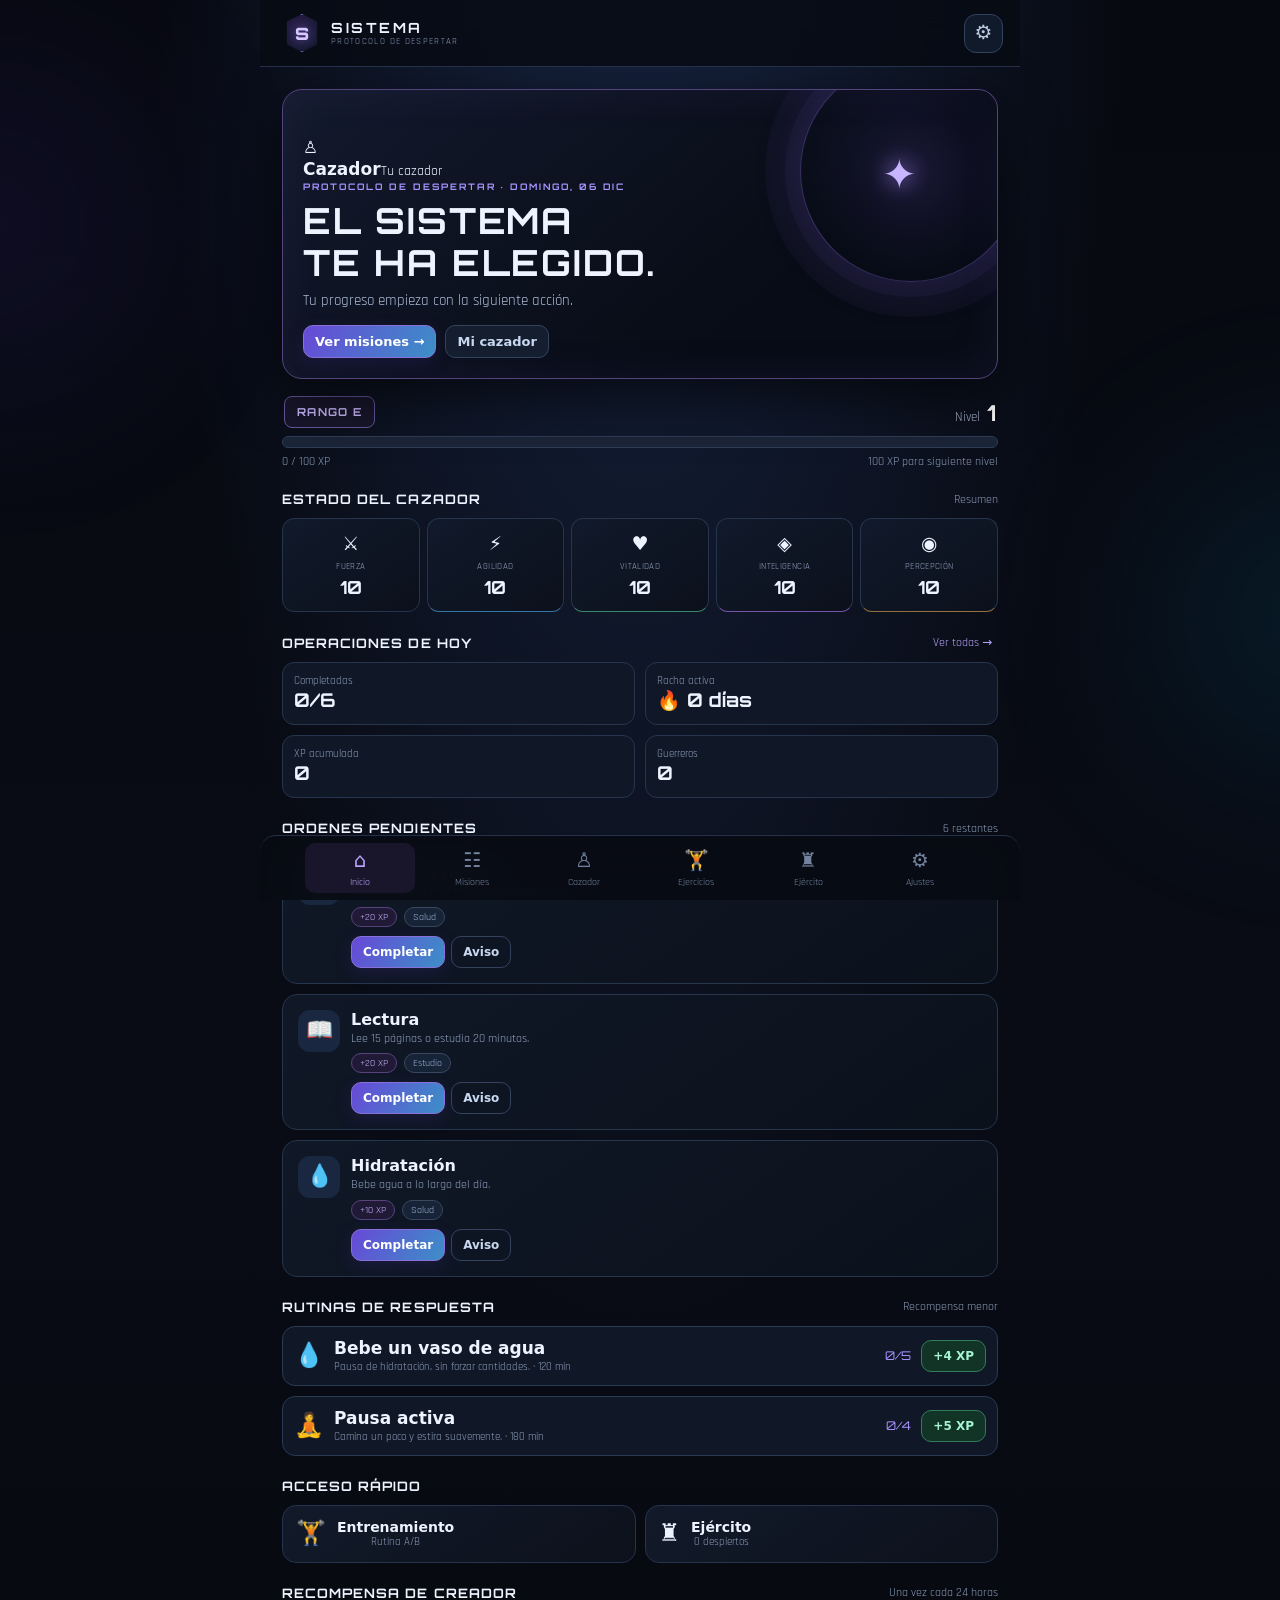
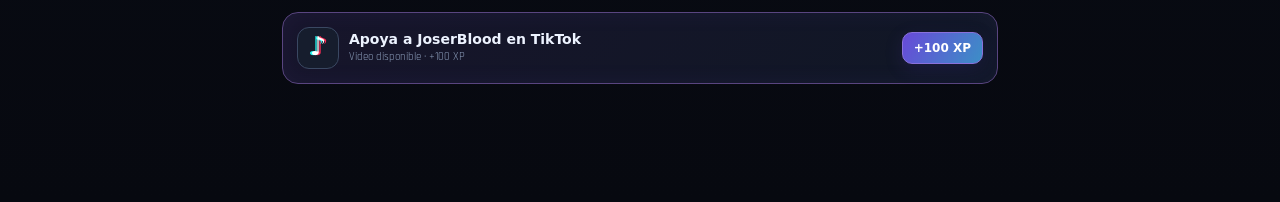
==== commit 3570b924: "Sincronizar nuevo icono en Android WebView" ====
--- a/android/app/src/main/assets/www/index.html
+++ b/android/app/src/main/assets/www/index.html
@@ -3,7 +3,7 @@
 <head>
 <meta charset="utf-8"><meta name="viewport" content="width=device-width,initial-scale=1,viewport-fit=cover">
 <meta name="theme-color" content="#070910"><meta name="description" content="SISTEMA Despertar: RPG de hábitos, entrenamiento, misiones y evolución personal.">
-<link rel="manifest" href="manifest.json"><link rel="icon" href="assets/icon-sistema.png"><link rel="apple-touch-icon" href="assets/icon-sistema.png">
+<link rel="manifest" href="manifest.json"><link rel="icon" type="image/png" href="assets/icon-sistema.png"><link rel="apple-touch-icon" href="assets/icon-sistema.png">
 <title>SISTEMA — Despertar</title><link rel="stylesheet" href="style.css">
 </head><body>
 <div class="ambient a1"></div><div class="ambient a2"></div>
--- a/android/app/src/main/assets/www/style.css
+++ b/android/app/src/main/assets/www/style.css
@@ -3,3 +3,8 @@
 @keyframes portalPulse{0%,100%{transform:scale(.95);opacity:.65}50%{transform:scale(1.06);opacity:1}}@keyframes float{0%,100%{transform:translateY(0)}50%{transform:translateY(-9px)}}@keyframes shine{0%{transform:translateX(-100%)}100%{transform:translateX(100%)}}@keyframes circle{to{transform:rotate(360deg)}}@keyframes reveal{0%{opacity:0;transform:scale(.6) translateY(20px);filter:blur(8px)}100%{opacity:1;transform:none;filter:none}}@keyframes spinPop{0%{transform:rotate(-90deg) scale(.1);opacity:0}100%{transform:rotate(0) scale(1);opacity:1}}@keyframes fadeIn{from{opacity:0}to{opacity:1}}
 @media(min-width:600px){.view{padding:22px}.hero{min-height:290px}.hero h1{font-size:36px}.mission{padding:15px}.stat-card{padding:13px 5px}.bottom-nav{max-width:760px;margin:auto;border-radius:16px 16px 0 0}.shadow-card{min-height:185px}}
 @media(max-width:380px){.grid-stats{gap:4px}.stat-card{padding:8px 2px}.stat-name{font-size:8px}.stat-value{font-size:15px}.nav-item small{font-size:9px}.hero{min-height:215px}.hero-content{max-width:100%}}
+
+/* TikTok daily XP reward */
+.creator-reward{margin-bottom:8px;border-color:#55417e;background:linear-gradient(135deg,#17152b,#101725)}
+.creator-icon{width:42px;height:42px;display:grid;place-items:center;flex:0 0 42px;border-radius:12px;background:#161d2d;border:1px solid #3a4862;color:#fff;font-size:26px;text-shadow:-2px 0 #25f4ee,2px 0 #fe2c55}
+.creator-copy{flex:1;min-width:0}.creator-copy b{display:block;font-size:14px}.creator-copy small{display:block;font-size:11px;line-height:1.3;margin-top:3px}
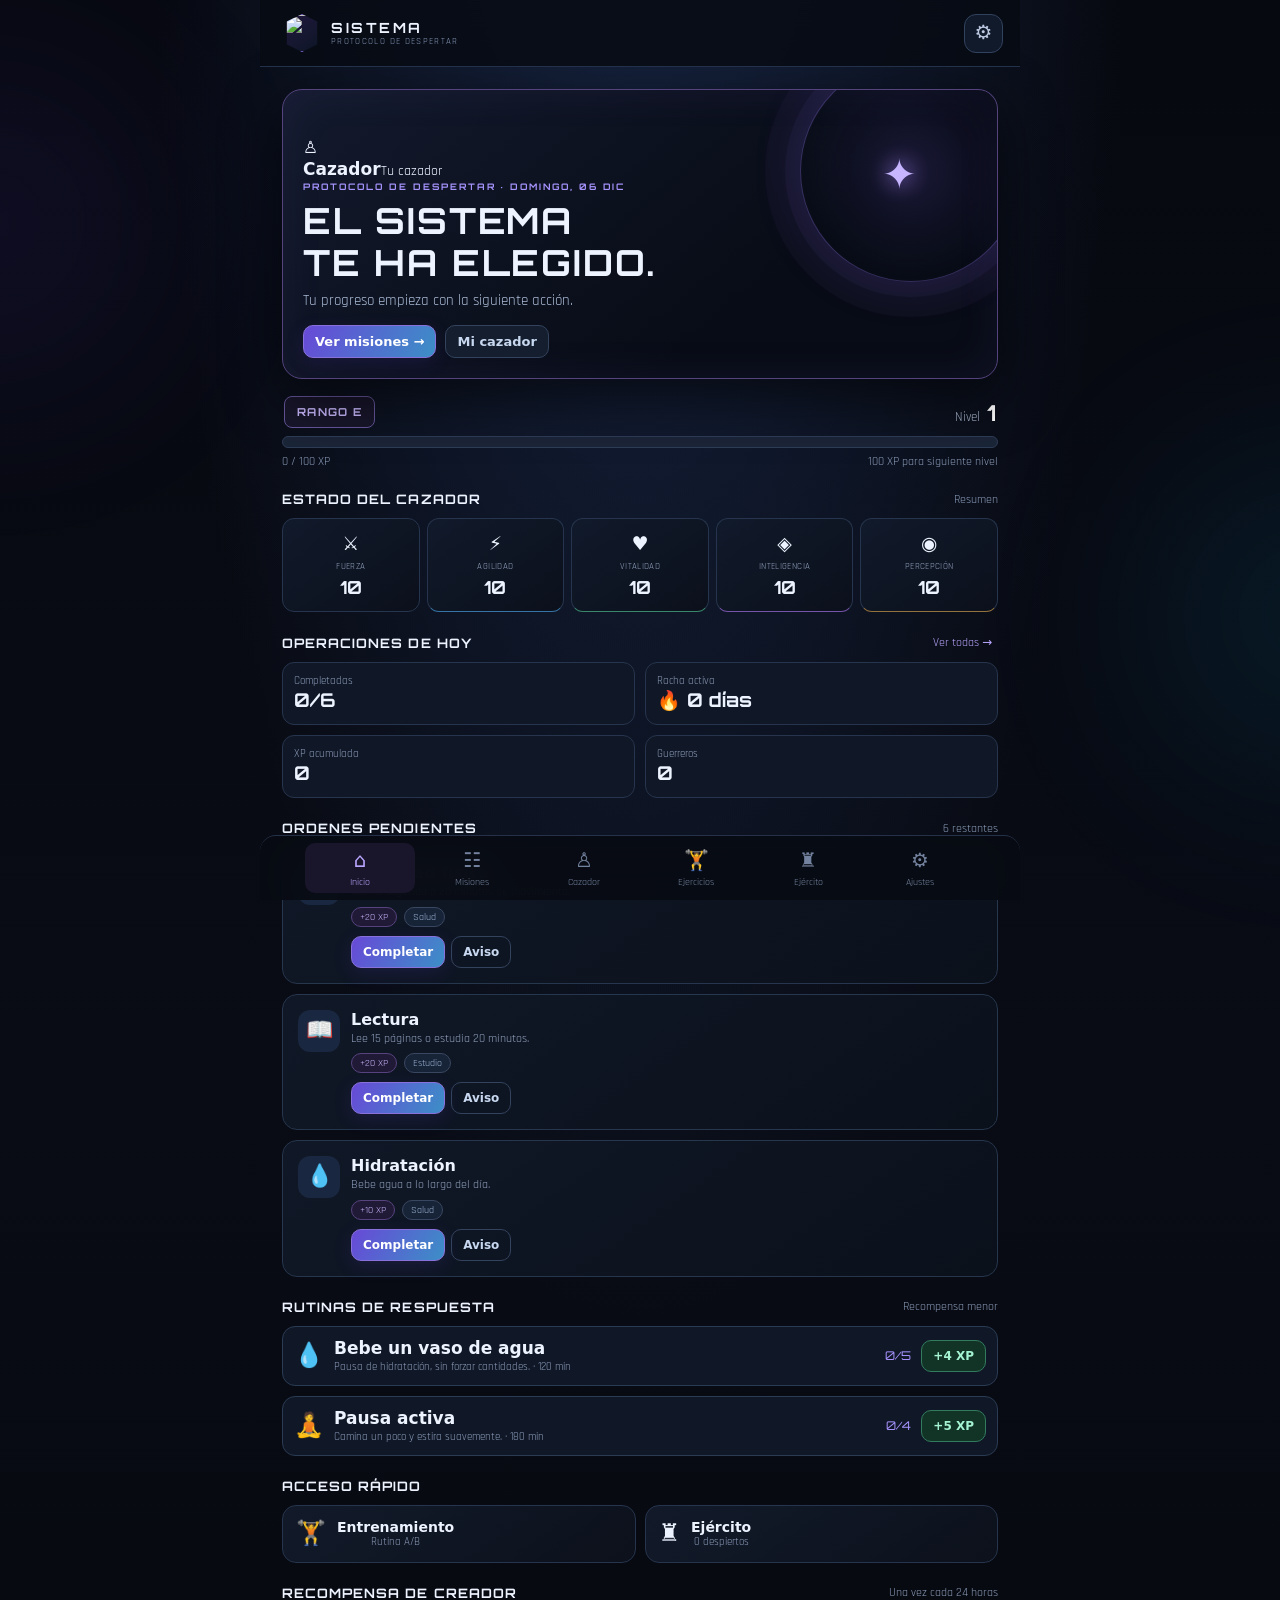
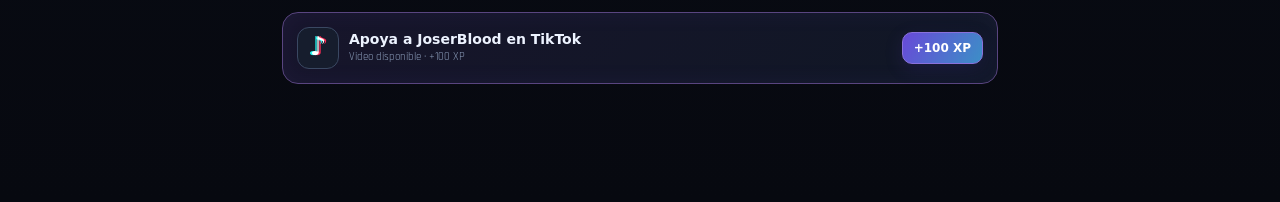
==== commit 779ef023: "Mirror official cat icon in Android header" ====
--- a/android/app/src/main/assets/www/index.html
+++ b/android/app/src/main/assets/www/index.html
@@ -8,7 +8,7 @@
 </head><body>
 <div class="ambient a1"></div><div class="ambient a2"></div>
 <div class="app-shell">
-<header class="topbar"><button class="brand" data-view="home"><span class="brand-mark">S</span><span><b>SISTEMA</b><small>PROTOCOLO DE DESPERTAR</small></span></button><div class="top-actions"><button class="icon-btn" data-view="settings" title="Configuración">⚙</button></div></header>
+<header class="topbar"><button class="brand" data-view="home"><img class="brand-mark" src="assets/icon-sistema.png" alt=""><span><b>SISTEMA</b><small>PROTOCOLO DE DESPERTAR</small></span></button><div class="top-actions"><button class="icon-btn" data-view="settings" title="Configuración">⚙</button></div></header>
 <main id="main" aria-live="polite"></main>
 <nav class="bottom-nav" id="nav"><button data-view="home" class="nav-item active"><i>⌂</i><small>Inicio</small></button><button data-view="missions" class="nav-item"><i>☷</i><small>Misiones</small></button><button data-view="character" class="nav-item"><i>♙</i><small>Cazador</small></button><button data-view="workout" class="nav-item"><i>🏋</i><small>Ejercicios</small></button><button data-view="army" class="nav-item"><i>♜</i><small>Ejército</small></button><button data-view="settings" class="nav-item"><i>⚙</i><small>Ajustes</small></button></nav>
 </div><div id="toast" class="toast" role="status"></div><div id="overlay-root"></div>
